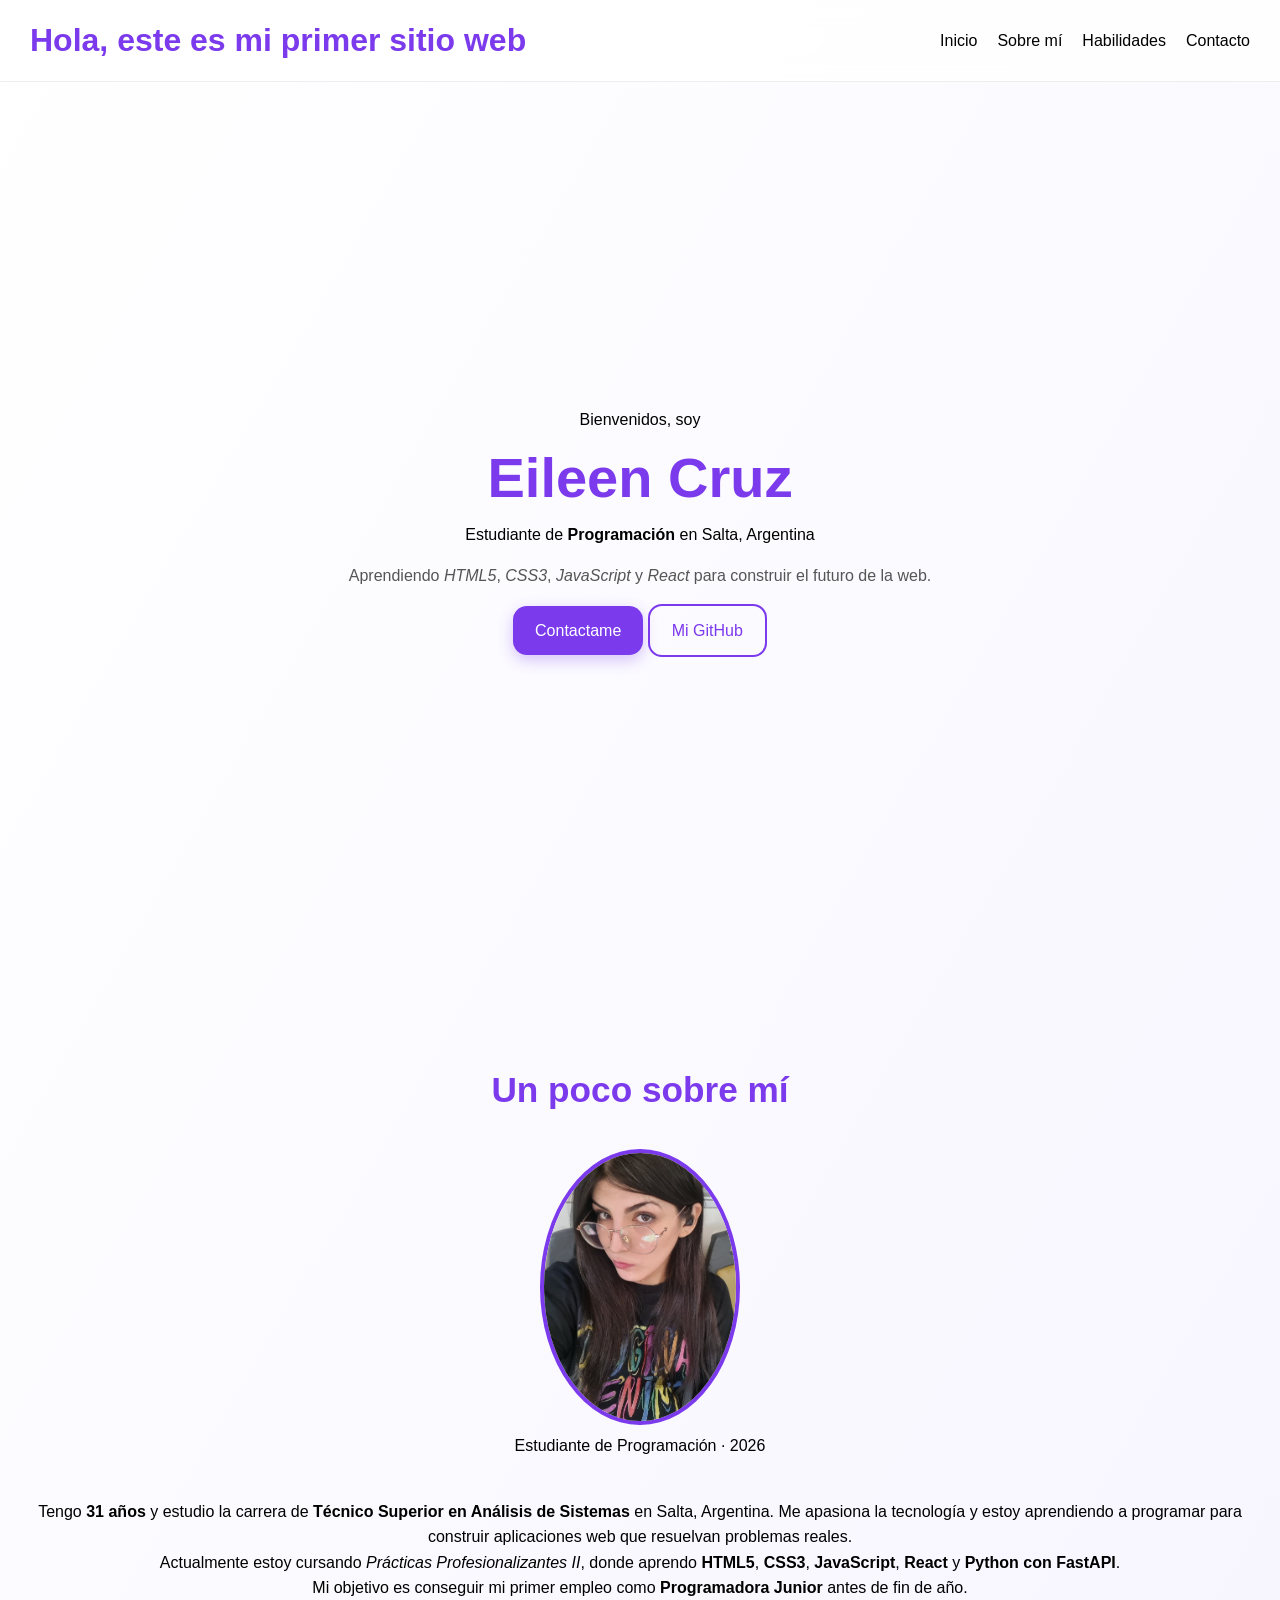
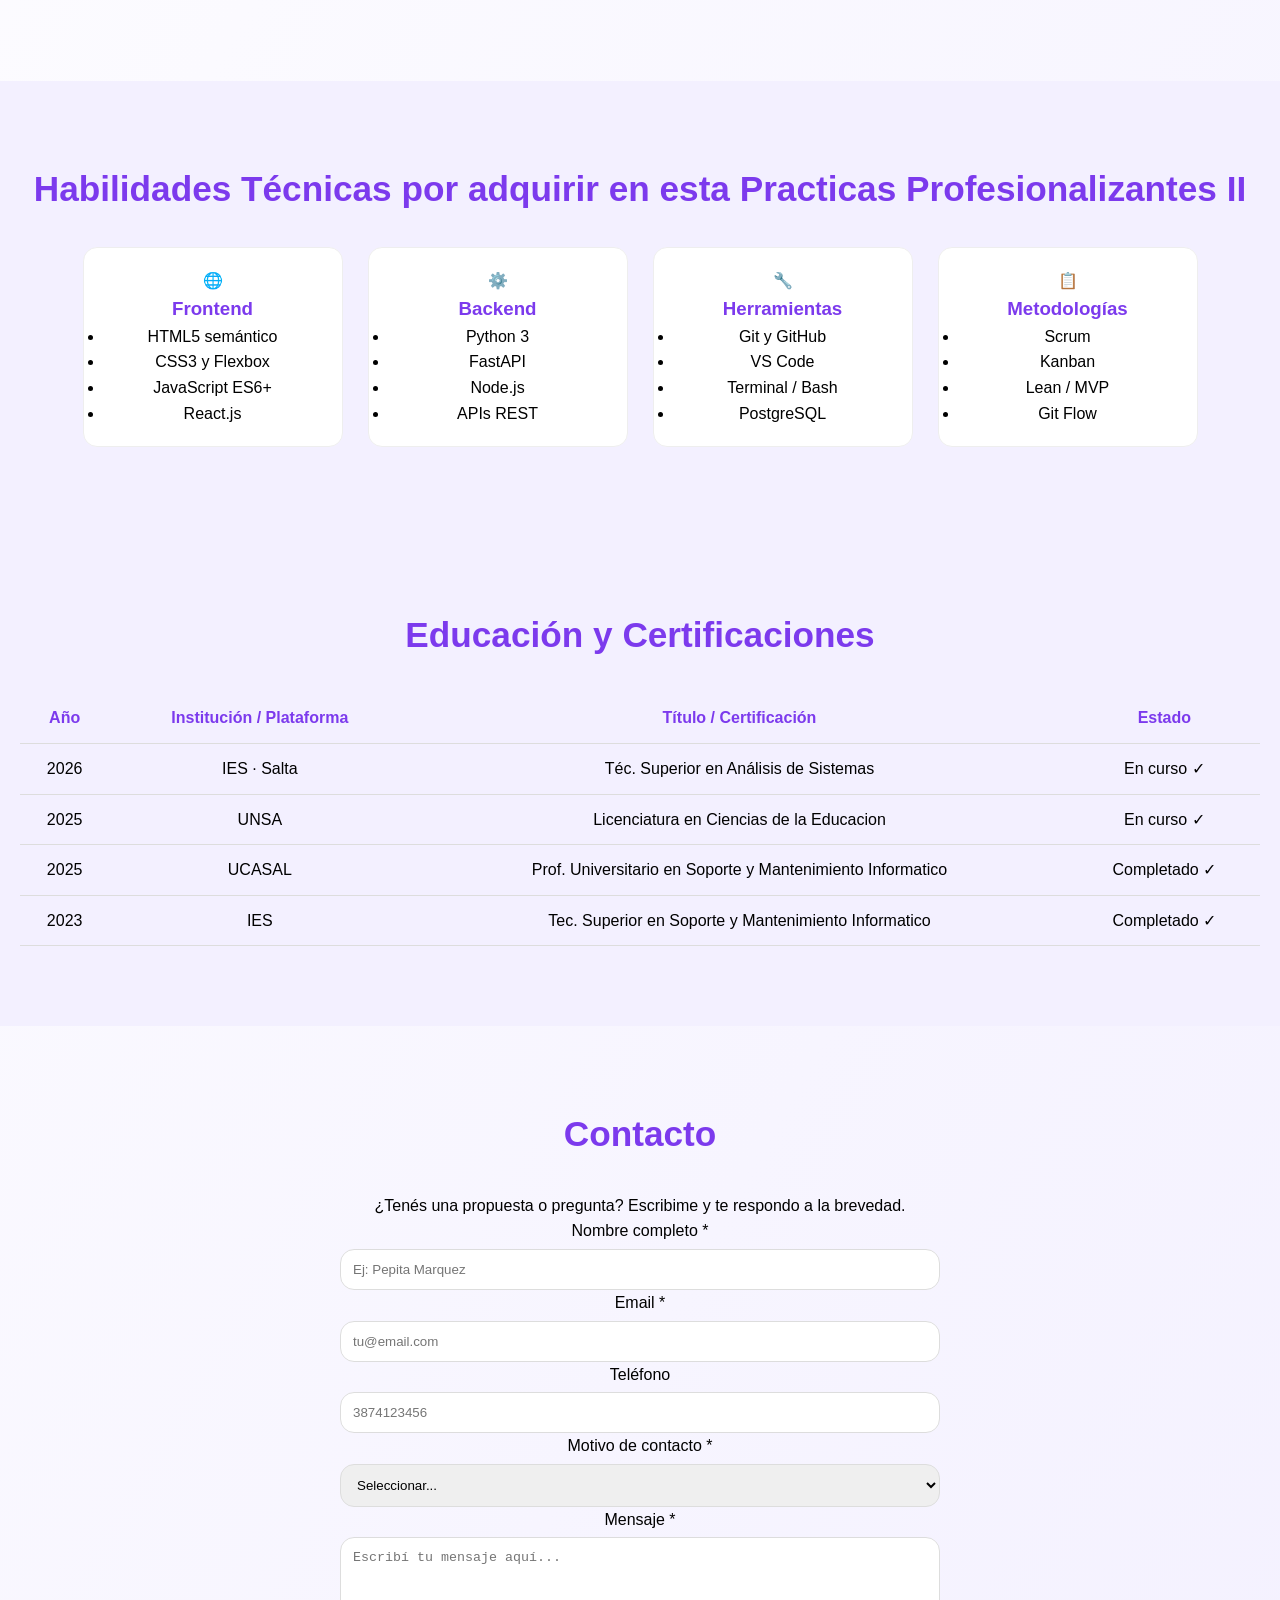
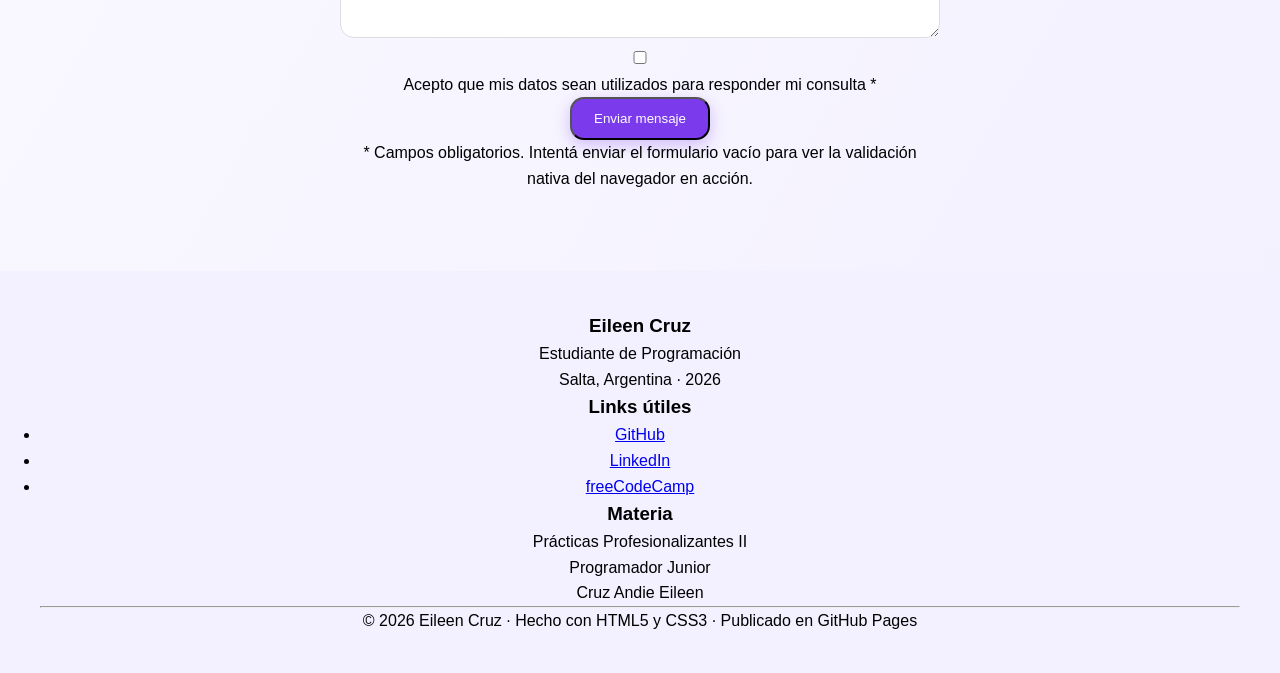
==== index.html @ b0666bd4 "Add files via upload" ====
<!DOCTYPE html>
<html lang="es">
<head>

    <meta charset="UTF-8">

    <meta name="viewport" content="width=device-width, initial-scale=1.0">

    <title>Eileen Cruz - Estudiante de Programacion</title>

    <link rel="stylesheet" href="style.css">

</head>

<body>
  
    <header class="site-header">
        <h1 class="logo">
           Hola, este es mi primer sitio web
        </h1>

        <nav class="navbar">
            <a href="http://127.0.0.1:5500/index.html" class="nav-link">Inicio</a>
            <a href="#sobre-mi" class="nav-link">Sobre mí</a>
            <a href="#habilidades" class="nav-link">Habilidades</a>
            <a href="#contacto" class="nav-link">Contacto</a>
        </nav>
    </header>



    <main>


        <section id="inicio" class="hero">
            <div class="hero-content">
                <p class="hero-greeting">Bienvenidos, soy </p>
                <h2 class="hero-name">Eileen Cruz</h2>
                <p class="hero-role">
                    Estudiante de <strong>Programación</strong> en Salta, Argentina
                </p>
                <p class="hero-description">
                    Aprendiendo <em>HTML5</em>, <em>CSS3</em>, <em>JavaScript</em> y <em>React</em>
                    para construir el futuro de la web.
                </p>
                <a href="#contacto" class="btn btn-primary">Contactame</a>
                <a href="https://github.com/eileencross" target="_blank" class="btn btn-secondary">
                    Mi GitHub
                </a>
            </div>
        </section>



        <section id="sobre-mi" class="section">
            <h2 class="section-title">Un poco sobre mí</h2>

            <div class="about-container">
                <figure class="about-photo">
                    <img
                        src="image\WhatsApp Image 2026-01-06 at 15.46.06.jpeg"
                        alt="Foto de perfil de Eileen, estudiante de programación"
                        class="profile-img"
                    >
                    <figcaption>Estudiante de Programación · 2026</figcaption>
                </figure>

                <div class="about-text">
                    <p>
                        Tengo <strong>31 años</strong> y estudio la carrera de
                        <strong>Técnico Superior en Análisis de Sistemas</strong> en Salta, Argentina.
                        Me apasiona la tecnología y estoy aprendiendo a programar para
                        construir aplicaciones web que resuelvan problemas reales.
                    </p>
                    <p>
                        Actualmente estoy cursando <em>Prácticas Profesionalizantes II</em>,
                        donde aprendo <strong>HTML5</strong>, <strong>CSS3</strong>,
                        <strong>JavaScript</strong>, <strong>React</strong> y
                        <strong>Python con FastAPI</strong>.
                    </p>
                    <p>
                        Mi objetivo es conseguir mi primer empleo como
                        <strong>Programadora Junior</strong> antes de fin de año.
                    </p>
                </div>
            </div>
        </section>



        <section id="habilidades" class="section section-alt">
            <h2 class="section-title">Habilidades Técnicas por adquirir en esta Practicas Profesionalizantes II</h2>

            <div class="cards-container">

                <article class="card">
                    <div class="card-icon">🌐</div>
                    <h3 class="card-title">Frontend</h3>
                    <ul class="card-list">
                        <li>HTML5 semántico</li>
                        <li>CSS3 y Flexbox</li>
                        <li>JavaScript ES6+</li>
                        <li>React.js</li>
                    </ul>
                </article>

                <article class="card">
                    <div class="card-icon">⚙️</div>
                    <h3 class="card-title">Backend</h3>
                    <ul class="card-list">
                        <li>Python 3</li>
                        <li>FastAPI</li>
                        <li>Node.js</li>
                        <li>APIs REST</li>
                    </ul>
                </article>

                <article class="card">
                    <div class="card-icon">🔧</div>
                    <h3 class="card-title">Herramientas</h3>
                    <ul class="card-list">
                        <li>Git y GitHub</li>
                        <li>VS Code</li>
                        <li>Terminal / Bash</li>
                        <li>PostgreSQL</li>
                    </ul>
                </article>

                <article class="card">
                    <div class="card-icon">📋</div>
                    <h3 class="card-title">Metodologías</h3>
                    <ul class="card-list">
                        <li>Scrum</li>
                        <li>Kanban</li>
                        <li>Lean / MVP</li>
                        <li>Git Flow</li>
                    </ul>
                </article>
            </div>
        </section>



        <section class="section section-alt">
            <h2 class="section-title">Educación y Certificaciones</h2>

            <div class="table-container">
                <table class="data-table">
                    <thead>
                        <tr>
                            <th>Año</th>
                            <th>Institución / Plataforma</th>
                            <th>Título / Certificación</th>
                            <th>Estado</th>
                        </tr>
                    </thead>
                    <tbody>
                        <tr>
                            <td>2026</td>
                            <td>IES · Salta</td>
                            <td>Téc. Superior en Análisis de Sistemas</td>
                            <td><span class="badge badge-progress">En curso ✓</span></td>
                        </tr>
                        <tr>
                            <td>2025</td>
                            <td>UNSA</td>
                            <td>Licenciatura en Ciencias de la Educacion</td>
                            <td><span class="badge badge-done">En curso ✓</span></td>
                        </tr>
                        <tr>
                            <td>2025</td>
                            <td>UCASAL</td>
                            <td>Prof. Universitario en Soporte y Mantenimiento Informatico</td>
                            <td><span class="badge badge-done">Completado ✓</span></td>
                        </tr>
                        <tr>
                            <td>2023</td>
                            <td>IES</td>
                            <td>Tec. Superior en Soporte y Mantenimiento Informatico</td>
                            <td><span class="badge badge-pending">Completado ✓</span></td>
                        </tr>
                    </tbody>
                </table>
            </div>
        </section>


        <section id="contacto" class="section">
            <h2 class="section-title">Contacto</h2>
            <p class="section-subtitle">
                ¿Tenés una propuesta o pregunta? Escribime y te respondo a la brevedad.
            </p>


            <form action="#" method="POST" class="contact-form">


                <div class="form-group">
                    <label for="nombre">Nombre completo *</label>
                    <input
                        type="text"
                        id="nombre"
                        name="nombre"
                        placeholder="Ej: Pepita Marquez"
                        required
                        minlength="3"
                        maxlength="50"
                    >
                </div>

                <div class="form-group">
                    <label for="email">Email *</label>
                    <input
                        type="email"
                        id="email"
                        name="email"
                        placeholder="tu@email.com"
                        required
                    >
                </div>

                <div class="form-row">
                    <div class="form-group">
                        <label for="telefono">Teléfono</label>
                        <input
                            type="tel"
                            id="telefono"
                            name="telefono"
                            placeholder="3874123456"
                            pattern="[0-9]{10}"
                        >
                    </div>

                    <div class="form-group">
                        <label for="motivo">Motivo de contacto *</label>
                        <select id="motivo" name="motivo" required>
                            <option value="">Seleccionar...</option>
                            <option value="consulta">Consulta general</option>
                            <option value="propuesta">Propuesta laboral</option>
                            <option value="proyecto">Proyecto freelance</option>
                            <option value="otro">Otro</option>
                        </select>
                    </div>
                </div>

                <div class="form-group">
                    <label for="mensaje">Mensaje *</label>
                    <textarea
                        id="mensaje"
                        name="mensaje"
                        rows="5"
                        placeholder="Escribí tu mensaje aquí..."
                        required
                        minlength="10"
                    ></textarea>
                </div>

                <div class="form-group">
                    <label class="checkbox-label">
                        <input type="checkbox" name="acepto" required>
                        Acepto que mis datos sean utilizados para responder mi consulta *
                    </label>
                </div>

                <button type="submit" class="btn btn-primary btn-full">
                    Enviar mensaje
                </button>

                <p class="form-note">
                    * Campos obligatorios. Intentá enviar el formulario vacío para ver
                    la validación nativa del navegador en acción.
                </p>
            </form>
        </section>

    </main>


    <footer class="site-footer">
        <div class="footer-content">
            <div class="footer-section">
                <h3>Eileen Cruz</h3>
                <p>Estudiante de Programación</p>
                <p>Salta, Argentina · 2026</p>
            </div>

            <div class="footer-section">
                <h3>Links útiles</h3>
                <ul class="footer-links">
                    <li><a href="https://github.com/eileencross" target="_blank">GitHub</a></li>
                    <li><a href="https://www.linkedin.com/in/andie-eileen-cruz-597819376" target="_blank">LinkedIn</a></li>
                    <li><a href="https://www.freecodecamp.org/espanol/eileencross" target="_blank">freeCodeCamp</a></li>
                </ul>
            </div>

            <div class="footer-section">
                <h3>Materia</h3>
                <p>Prácticas Profesionalizantes II</p>
                <p>Programador Junior</p>
                <p>Cruz Andie Eileen</p>
            </div>
        </div>

        <hr class="footer-divider">

        <p class="footer-copyright">
            &copy; 2026 Eileen Cruz · Hecho con HTML5 y CSS3 · Publicado en GitHub Pages
        </p>
    </footer>

</body>
</html>
---- style.css ----
/* RESET */
* {
    margin: 0;
    padding: 0;
    box-sizing: border-box;
}

/* VARIABLES */
:root {
    --bg: #ffffff;
    --bg-alt: #f3f0ff;
    --primary: #7c3aed;   /* morado principal */
    --secondary: #a78bfa; /* morado claro */
    --text: #000000;
    --muted: #555;
    --glass: rgba(124, 58, 237, 0.08);
    --radius: 14px;
}

/* BASE */
body {
    font-family: 'Inter', sans-serif;
    background: linear-gradient(120deg, #ffffff, #f3f0ff);
    color: var(--text);
    line-height: 1.6;
    scroll-behavior: smooth;
}

/* HEADER */
.site-header {
    display: flex;
    justify-content: space-between;
    align-items: center;
    padding: 15px 30px;
    position: sticky;
    top: 0;
    background: rgba(255,255,255,0.8);
    backdrop-filter: blur(10px);
    border-bottom: 1px solid #eee;
    z-index: 1000;
}

/* LOGO */
.logo {
    color: var(--primary);
    font-weight: bold;
}

/* NAV */
.navbar {
    display: flex;
    gap: 20px;
}

.nav-link {
    text-decoration: none;
    color: var(--text);
    position: relative;
}

/* EFECTO SUBRAYADO */
.nav-link::after {
    content: "";
    position: absolute;
    width: 0%;
    height: 2px;
    bottom: -4px;
    left: 0;
    background: var(--primary);
    transition: 0.3s;
}

.nav-link:hover::after {
    width: 100%;
}

/* HERO */
.hero {
    min-height: 100vh;
    display: flex;
    align-items: center;
    justify-content: center;
    padding: 40px;
    text-align: center;
    animation: fadeUp 1s ease;
}

.hero-name {
    font-size: 3.5rem;
    color: var(--primary);
}

.hero-description {
    max-width: 600px;
    margin: 15px auto;
    color: var(--muted);
}

/* BOTONES */
.btn {
    padding: 12px 22px;
    border-radius: var(--radius);
    text-decoration: none;
    transition: 0.3s;
    display: inline-block;
}

.btn-primary {
    background: var(--primary);
    color: white;
    box-shadow: 0 5px 15px rgba(124,58,237,0.3);
}

.btn-primary:hover {
    transform: translateY(-3px);
    background: #6d28d9;
}

.btn-secondary {
    border: 2px solid var(--primary);
    color: var(--primary);
}

.btn-secondary:hover {
    background: var(--primary);
    color: white;
}


.section {
    padding: 80px 20px;
    text-align: center;
}

.section-alt {
    background: var(--bg-alt);
}

.section-title {
    font-size: 2.2rem;
    margin-bottom: 30px;
    color: var(--primary);
}

.section,
.card {
    animation: fadeUp 0.8s ease both;
}

@keyframes fadeUp {
    from {
        opacity: 0;
        transform: translateY(40px);
    }
    to {
        opacity: 1;
        transform: translateY(0);
    }
}


.about-container {
    display: flex;
    flex-wrap: wrap;
    gap: 40px;
    justify-content: center;
}

.profile-img {
    width: 200px;
    border-radius: 50%;
    border: 4px solid var(--primary);
}

.cards-container {
    display: flex;
    flex-wrap: wrap;
    gap: 25px;
    justify-content: center;
}

.card {
    background: white;
    border-radius: var(--radius);
    padding: 20px;
    width: 260px;
    transition: 0.3s;
    border: 1px solid #eee;
}

.card:hover {
    transform: translateY(-8px);
    box-shadow: 0 15px 30px rgba(0,0,0,0.1);
}

.card-title {
    color: var(--primary);
}

.card-project img {
    width: 100%;
    border-radius: var(--radius);
}

.tag {
    background: #ede9fe;
    color: #5b21b6;
    padding: 5px 10px;
    border-radius: 20px;
    font-size: 0.75rem;
}

/* TABLA */
.data-table {
    width: 100%;
    border-collapse: collapse;
}

.data-table th {
    color: var(--primary);
}

.data-table td,
.data-table th {
    padding: 12px;
    border-bottom: 1px solid #ddd;
}

.contact-form {
    max-width: 600px;
    margin: auto;
}

input, select, textarea {
    width: 100%;
    padding: 12px;
    border-radius: var(--radius);
    border: 1px solid #ddd;
    margin-top: 5px;
}

input:focus, textarea:focus {
    outline: none;
    border: 2px solid var(--primary);
}

.site-footer {
    padding: 40px;
    text-align: center;
    background: #f3f0ff;
}

#menu-toggle {
    display: none;
}

.menu-icon {
    display: none;
    font-size: 1.8rem;
    cursor: pointer;
}

@media (max-width: 768px) {

    .menu-icon {
        display: block;
    }

    .nav-menu {
        position: absolute;
        top: 70px;
        right: 0;
        background: white;
        flex-direction: column;
        width: 200px;
        padding: 20px;
        display: none;
        border: 1px solid #ddd;
    }

    #menu-toggle:checked + .menu-icon + .nav-menu {
        display: flex;
    }

    .hero-name {
        font-size: 2.2rem;
    }

    .about-container {
        flex-direction: column;
    }
}
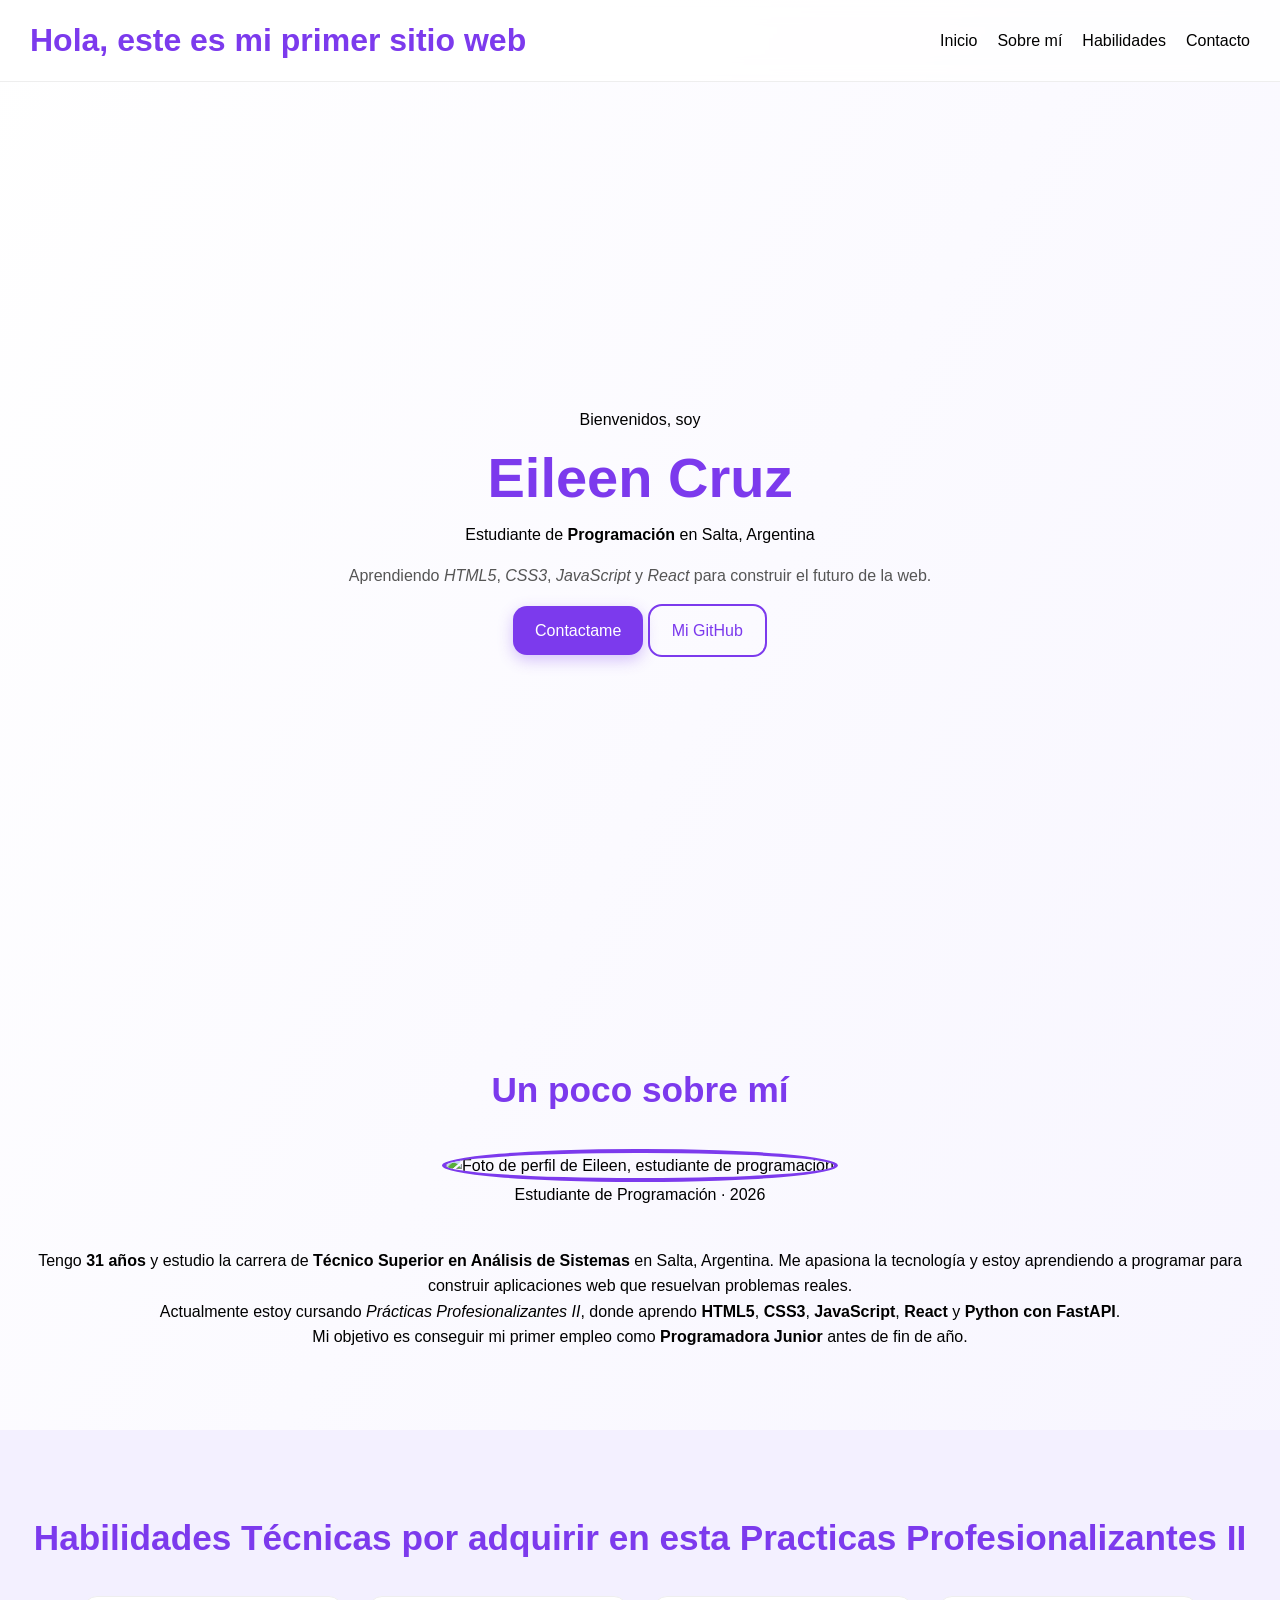
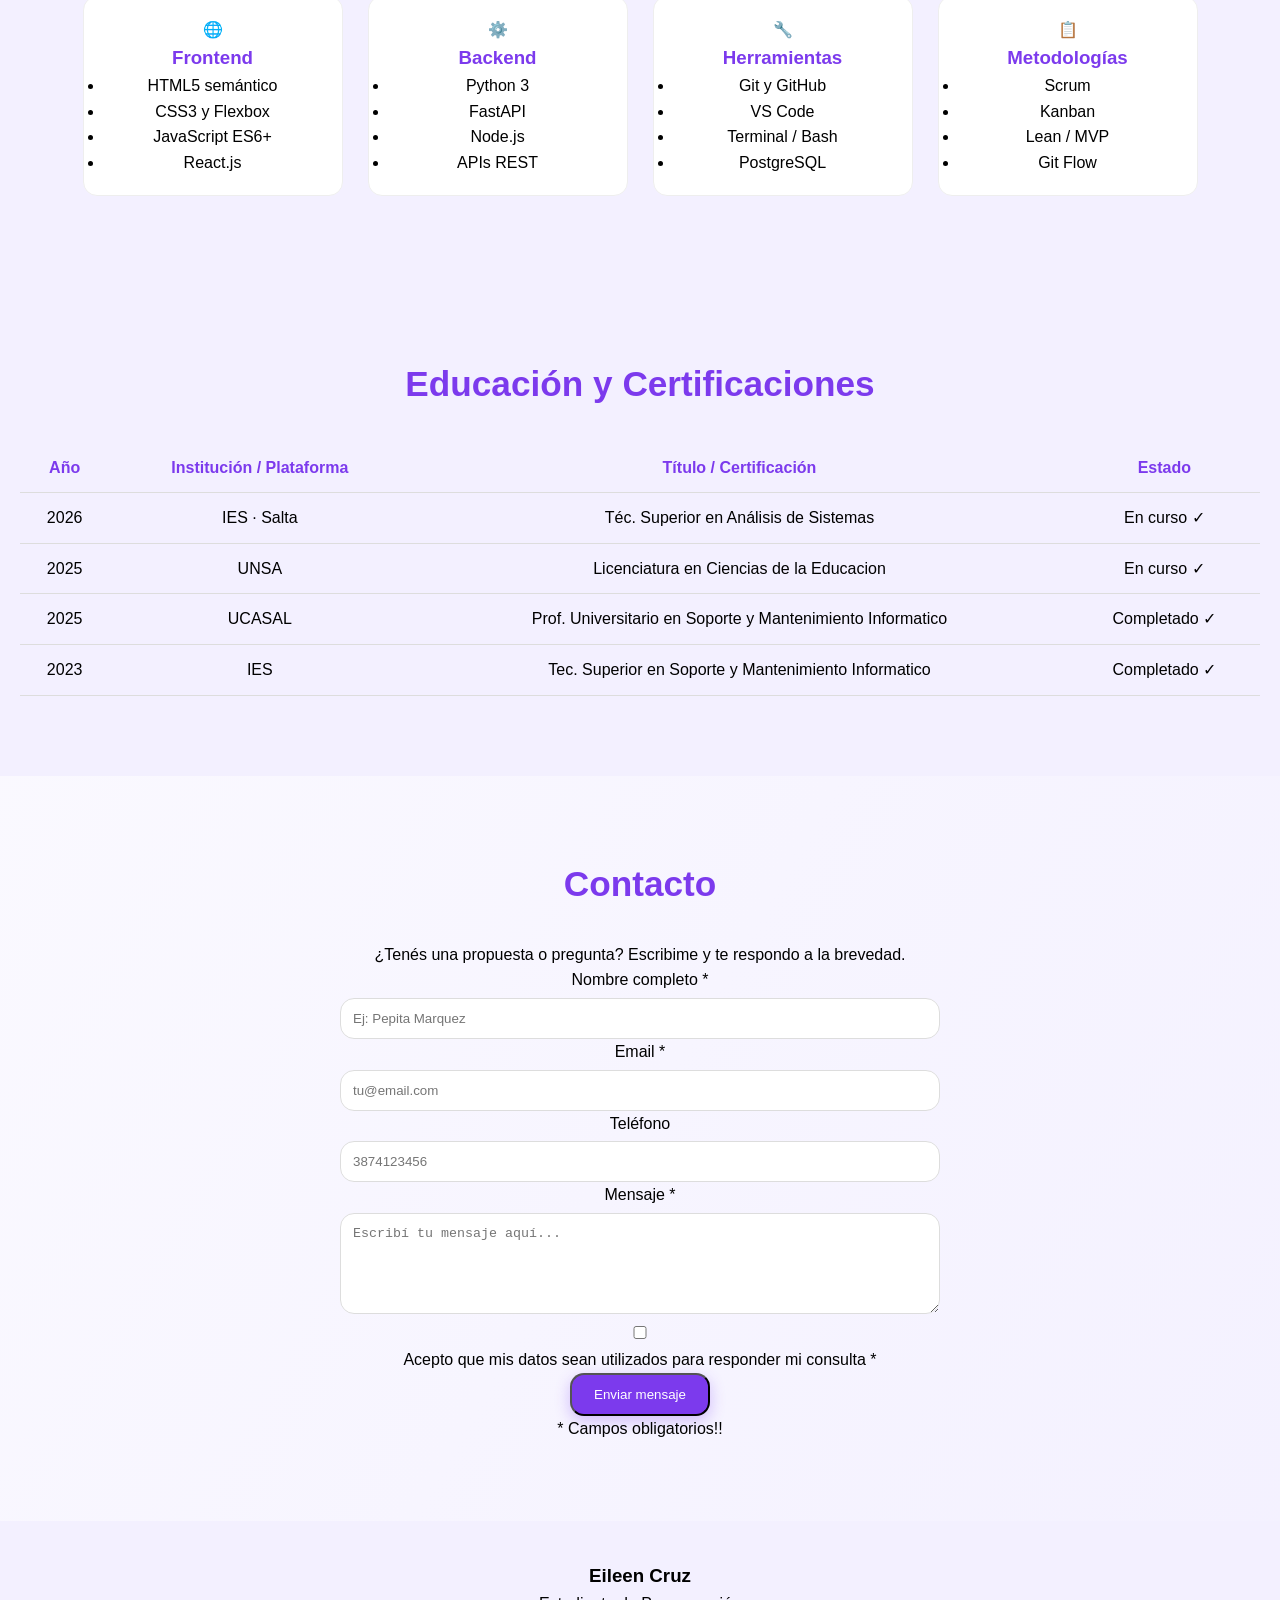
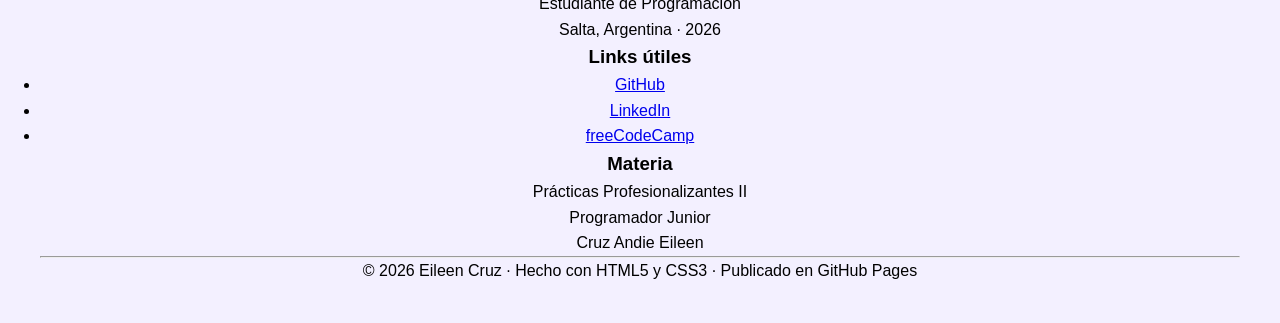
==== commit e7cf47dd: "Formulario modificado" ====
--- a/index.html
+++ b/index.html
@@ -58,7 +58,7 @@
             <div class="about-container">
                 <figure class="about-photo">
                     <img
-                        src="image\WhatsApp Image 2026-01-06 at 15.46.06.jpeg"
+                        src="D:\TP1-mi-sitio\image\image-perfil.jpeg"
                         alt="Foto de perfil de Eileen, estudiante de programación"
                         class="profile-img"
                     >
@@ -231,18 +231,7 @@
                         >
                     </div>
 
-                    <div class="form-group">
-                        <label for="motivo">Motivo de contacto *</label>
-                        <select id="motivo" name="motivo" required>
-                            <option value="">Seleccionar...</option>
-                            <option value="consulta">Consulta general</option>
-                            <option value="propuesta">Propuesta laboral</option>
-                            <option value="proyecto">Proyecto freelance</option>
-                            <option value="otro">Otro</option>
-                        </select>
-                    </div>
-                </div>
-
+ 
                 <div class="form-group">
                     <label for="mensaje">Mensaje *</label>
                     <textarea
@@ -267,8 +256,7 @@
                 </button>
 
                 <p class="form-note">
-                    * Campos obligatorios. Intentá enviar el formulario vacío para ver
-                    la validación nativa del navegador en acción.
+                    * Campos obligatorios!!
                 </p>
             </form>
         </section>
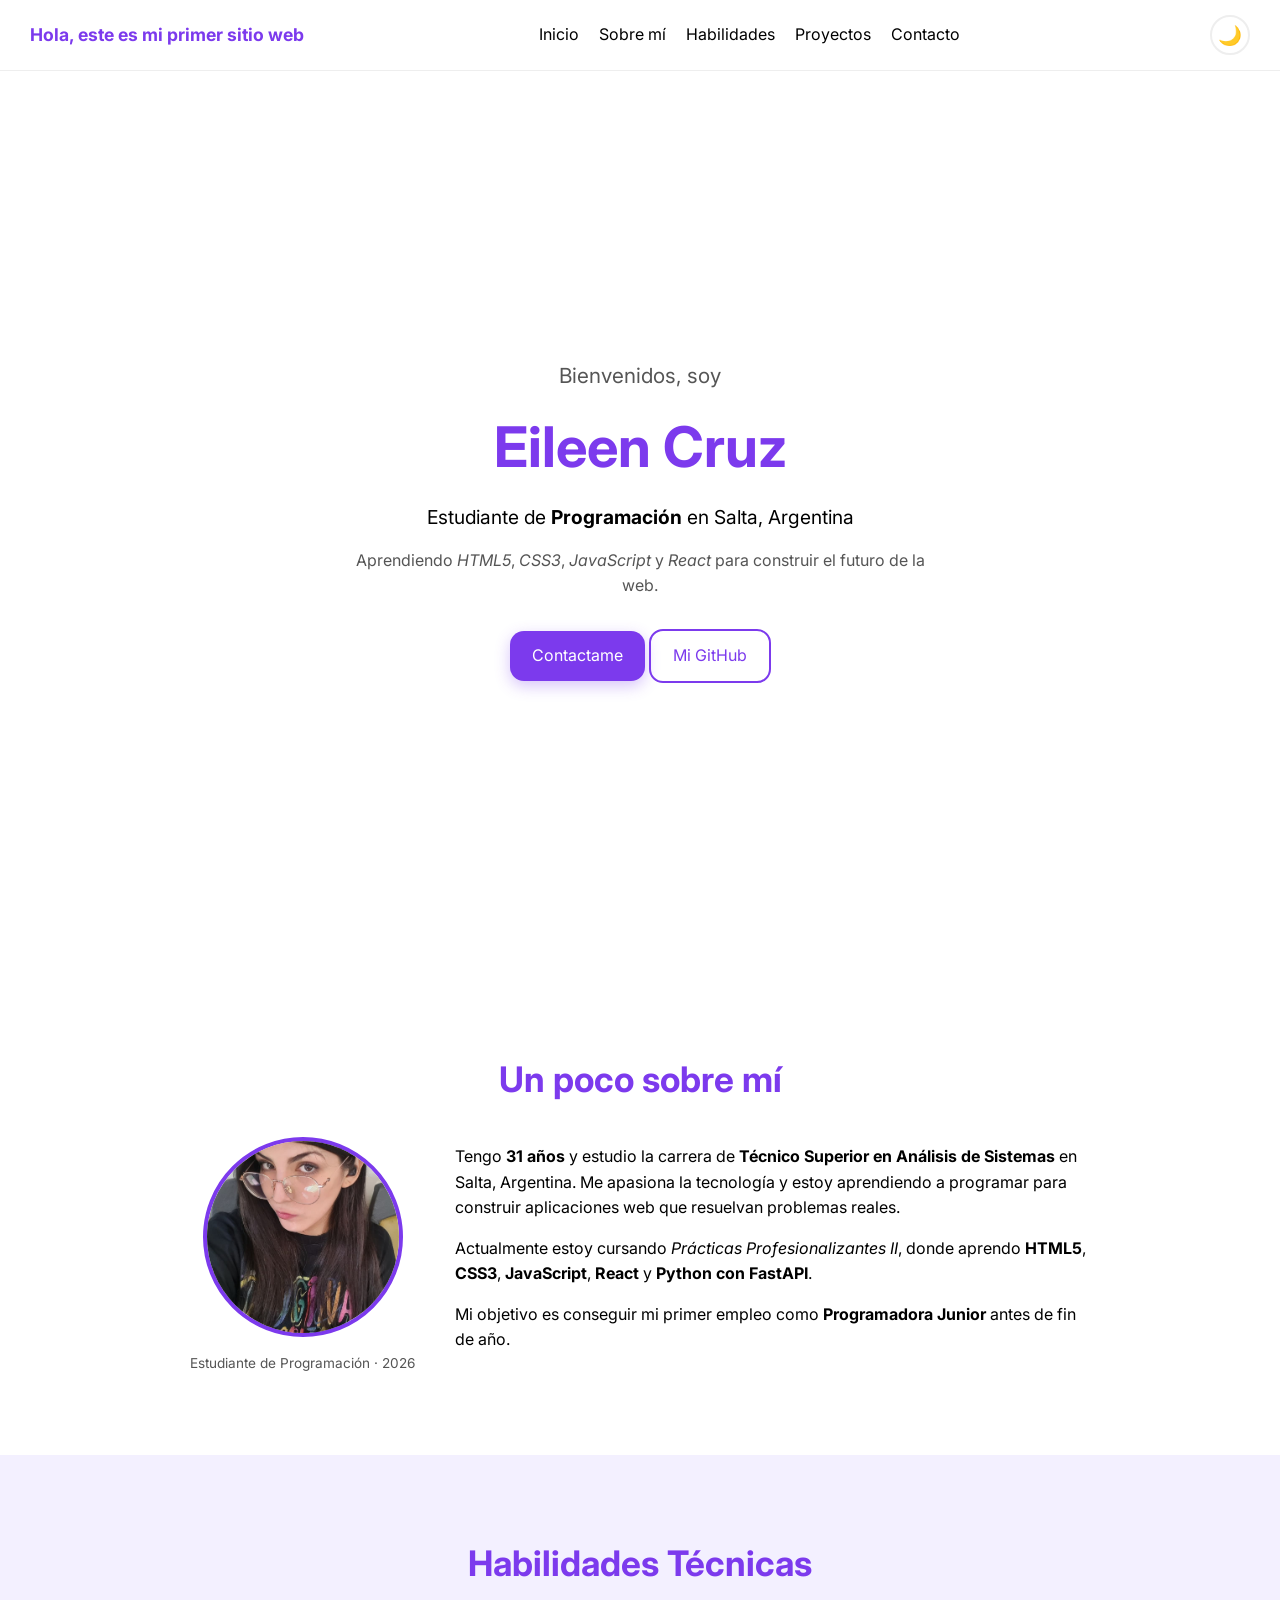
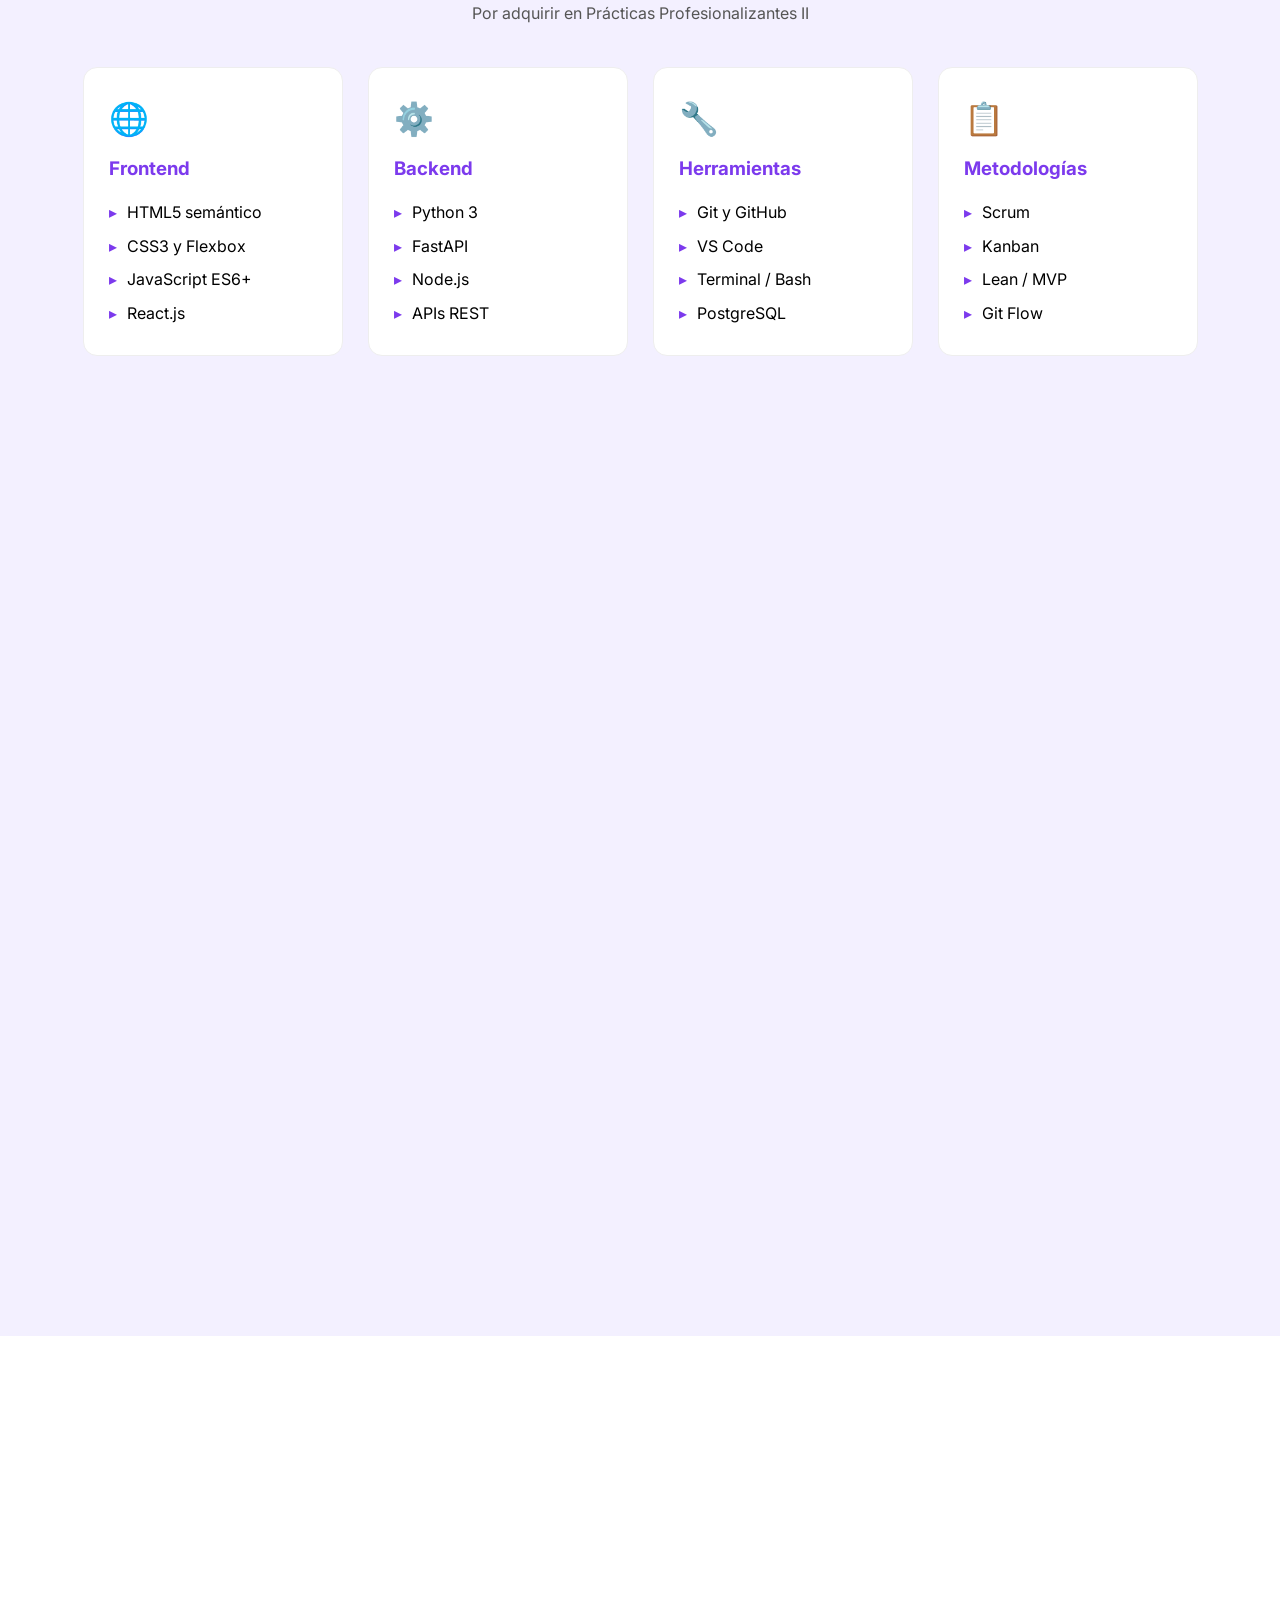
==== commit 35d3cb9f: "refactor: reestructurar proyecto con arquitectura modular de componentes - Separar HTML en component" ====
--- a/index.html
+++ b/index.html
@@ -1,300 +1,41 @@
-<!DOCTYPE html>
-<html lang="es">
-<head>
-
-    <meta charset="UTF-8">
-
-    <meta name="viewport" content="width=device-width, initial-scale=1.0">
-
-    <title>Eileen Cruz - Estudiante de Programacion</title>
-
-    <link rel="stylesheet" href="style.css">
-
-</head>
-
-<body>
-  
-    <header class="site-header">
-        <h1 class="logo">
-           Hola, este es mi primer sitio web
-        </h1>
-
-        <nav class="navbar">
-            <a href="http://127.0.0.1:5500/index.html" class="nav-link">Inicio</a>
-            <a href="#sobre-mi" class="nav-link">Sobre mí</a>
-            <a href="#habilidades" class="nav-link">Habilidades</a>
-            <a href="#contacto" class="nav-link">Contacto</a>
-        </nav>
-    </header>
-
-
-
-    <main>
-
-
-        <section id="inicio" class="hero">
-            <div class="hero-content">
-                <p class="hero-greeting">Bienvenidos, soy </p>
-                <h2 class="hero-name">Eileen Cruz</h2>
-                <p class="hero-role">
-                    Estudiante de <strong>Programación</strong> en Salta, Argentina
-                </p>
-                <p class="hero-description">
-                    Aprendiendo <em>HTML5</em>, <em>CSS3</em>, <em>JavaScript</em> y <em>React</em>
-                    para construir el futuro de la web.
-                </p>
-                <a href="#contacto" class="btn btn-primary">Contactame</a>
-                <a href="https://github.com/eileencross" target="_blank" class="btn btn-secondary">
-                    Mi GitHub
-                </a>
-            </div>
-        </section>
-
-
-
-        <section id="sobre-mi" class="section">
-            <h2 class="section-title">Un poco sobre mí</h2>
-
-            <div class="about-container">
-                <figure class="about-photo">
-                    <img
-                        src="D:\TP1-mi-sitio\image\image-perfil.jpeg"
-                        alt="Foto de perfil de Eileen, estudiante de programación"
-                        class="profile-img"
-                    >
-                    <figcaption>Estudiante de Programación · 2026</figcaption>
-                </figure>
-
-                <div class="about-text">
-                    <p>
-                        Tengo <strong>31 años</strong> y estudio la carrera de
-                        <strong>Técnico Superior en Análisis de Sistemas</strong> en Salta, Argentina.
-                        Me apasiona la tecnología y estoy aprendiendo a programar para
-                        construir aplicaciones web que resuelvan problemas reales.
-                    </p>
-                    <p>
-                        Actualmente estoy cursando <em>Prácticas Profesionalizantes II</em>,
-                        donde aprendo <strong>HTML5</strong>, <strong>CSS3</strong>,
-                        <strong>JavaScript</strong>, <strong>React</strong> y
-                        <strong>Python con FastAPI</strong>.
-                    </p>
-                    <p>
-                        Mi objetivo es conseguir mi primer empleo como
-                        <strong>Programadora Junior</strong> antes de fin de año.
-                    </p>
-                </div>
-            </div>
-        </section>
-
-
-
-        <section id="habilidades" class="section section-alt">
-            <h2 class="section-title">Habilidades Técnicas por adquirir en esta Practicas Profesionalizantes II</h2>
-
-            <div class="cards-container">
-
-                <article class="card">
-                    <div class="card-icon">🌐</div>
-                    <h3 class="card-title">Frontend</h3>
-                    <ul class="card-list">
-                        <li>HTML5 semántico</li>
-                        <li>CSS3 y Flexbox</li>
-                        <li>JavaScript ES6+</li>
-                        <li>React.js</li>
-                    </ul>
-                </article>
-
-                <article class="card">
-                    <div class="card-icon">⚙️</div>
-                    <h3 class="card-title">Backend</h3>
-                    <ul class="card-list">
-                        <li>Python 3</li>
-                        <li>FastAPI</li>
-                        <li>Node.js</li>
-                        <li>APIs REST</li>
-                    </ul>
-                </article>
-
-                <article class="card">
-                    <div class="card-icon">🔧</div>
-                    <h3 class="card-title">Herramientas</h3>
-                    <ul class="card-list">
-                        <li>Git y GitHub</li>
-                        <li>VS Code</li>
-                        <li>Terminal / Bash</li>
-                        <li>PostgreSQL</li>
-                    </ul>
-                </article>
-
-                <article class="card">
-                    <div class="card-icon">📋</div>
-                    <h3 class="card-title">Metodologías</h3>
-                    <ul class="card-list">
-                        <li>Scrum</li>
-                        <li>Kanban</li>
-                        <li>Lean / MVP</li>
-                        <li>Git Flow</li>
-                    </ul>
-                </article>
-            </div>
-        </section>
-
-
-
-        <section class="section section-alt">
-            <h2 class="section-title">Educación y Certificaciones</h2>
-
-            <div class="table-container">
-                <table class="data-table">
-                    <thead>
-                        <tr>
-                            <th>Año</th>
-                            <th>Institución / Plataforma</th>
-                            <th>Título / Certificación</th>
-                            <th>Estado</th>
-                        </tr>
-                    </thead>
-                    <tbody>
-                        <tr>
-                            <td>2026</td>
-                            <td>IES · Salta</td>
-                            <td>Téc. Superior en Análisis de Sistemas</td>
-                            <td><span class="badge badge-progress">En curso ✓</span></td>
-                        </tr>
-                        <tr>
-                            <td>2025</td>
-                            <td>UNSA</td>
-                            <td>Licenciatura en Ciencias de la Educacion</td>
-                            <td><span class="badge badge-done">En curso ✓</span></td>
-                        </tr>
-                        <tr>
-                            <td>2025</td>
-                            <td>UCASAL</td>
-                            <td>Prof. Universitario en Soporte y Mantenimiento Informatico</td>
-                            <td><span class="badge badge-done">Completado ✓</span></td>
-                        </tr>
-                        <tr>
-                            <td>2023</td>
-                            <td>IES</td>
-                            <td>Tec. Superior en Soporte y Mantenimiento Informatico</td>
-                            <td><span class="badge badge-pending">Completado ✓</span></td>
-                        </tr>
-                    </tbody>
-                </table>
-            </div>
-        </section>
-
-
-        <section id="contacto" class="section">
-            <h2 class="section-title">Contacto</h2>
-            <p class="section-subtitle">
-                ¿Tenés una propuesta o pregunta? Escribime y te respondo a la brevedad.
-            </p>
-
-
-            <form action="#" method="POST" class="contact-form">
-
-
-                <div class="form-group">
-                    <label for="nombre">Nombre completo *</label>
-                    <input
-                        type="text"
-                        id="nombre"
-                        name="nombre"
-                        placeholder="Ej: Pepita Marquez"
-                        required
-                        minlength="3"
-                        maxlength="50"
-                    >
-                </div>
-
-                <div class="form-group">
-                    <label for="email">Email *</label>
-                    <input
-                        type="email"
-                        id="email"
-                        name="email"
-                        placeholder="tu@email.com"
-                        required
-                    >
-                </div>
-
-                <div class="form-row">
-                    <div class="form-group">
-                        <label for="telefono">Teléfono</label>
-                        <input
-                            type="tel"
-                            id="telefono"
-                            name="telefono"
-                            placeholder="3874123456"
-                            pattern="[0-9]{10}"
-                        >
-                    </div>
-
- 
-                <div class="form-group">
-                    <label for="mensaje">Mensaje *</label>
-                    <textarea
-                        id="mensaje"
-                        name="mensaje"
-                        rows="5"
-                        placeholder="Escribí tu mensaje aquí..."
-                        required
-                        minlength="10"
-                    ></textarea>
-                </div>
-
-                <div class="form-group">
-                    <label class="checkbox-label">
-                        <input type="checkbox" name="acepto" required>
-                        Acepto que mis datos sean utilizados para responder mi consulta *
-                    </label>
-                </div>
-
-                <button type="submit" class="btn btn-primary btn-full">
-                    Enviar mensaje
-                </button>
-
-                <p class="form-note">
-                    * Campos obligatorios!!
-                </p>
-            </form>
-        </section>
-
-    </main>
-
-
-    <footer class="site-footer">
-        <div class="footer-content">
-            <div class="footer-section">
-                <h3>Eileen Cruz</h3>
-                <p>Estudiante de Programación</p>
-                <p>Salta, Argentina · 2026</p>
-            </div>
-
-            <div class="footer-section">
-                <h3>Links útiles</h3>
-                <ul class="footer-links">
-                    <li><a href="https://github.com/eileencross" target="_blank">GitHub</a></li>
-                    <li><a href="https://www.linkedin.com/in/andie-eileen-cruz-597819376" target="_blank">LinkedIn</a></li>
-                    <li><a href="https://www.freecodecamp.org/espanol/eileencross" target="_blank">freeCodeCamp</a></li>
-                </ul>
-            </div>
-
-            <div class="footer-section">
-                <h3>Materia</h3>
-                <p>Prácticas Profesionalizantes II</p>
-                <p>Programador Junior</p>
-                <p>Cruz Andie Eileen</p>
-            </div>
-        </div>
-
-        <hr class="footer-divider">
-
-        <p class="footer-copyright">
-            &copy; 2026 Eileen Cruz · Hecho con HTML5 y CSS3 · Publicado en GitHub Pages
-        </p>
-    </footer>
-
-</body>
-</html>+<!DOCTYPE html>
+<html lang="es">
+<head>
+  <meta charset="UTF-8">
+  <meta name="viewport" content="width=device-width, initial-scale=1.0">
+  <meta name="description" content="Portfolio de Eileen Cruz - Estudiante de Programación en Salta, Argentina. HTML5, CSS3, JavaScript, React y Python.">
+  <meta property="og:title" content="Eileen Cruz - Estudiante de Programación">
+  <meta property="og:description" content="Portfolio personal - Prácticas Profesionalizantes II">
+  <meta property="og:type" content="website">
+  <title>Eileen Cruz - Estudiante de Programación</title>
+  <link rel="preconnect" href="https://fonts.googleapis.com">
+  <link rel="preconnect" href="https://fonts.gstatic.com" crossorigin>
+  <link rel="dns-prefetch" href="https://fonts.googleapis.com">
+  <link rel="dns-prefetch" href="https://fonts.gstatic.com">
+  <link rel="icon" type="image/svg+xml" href="data:image/svg+xml,<svg xmlns='http://www.w3.org/2000/svg' viewBox='0 0 100 100'><text y='.9em' font-size='90'>💜</text></svg>">
+  <link rel="preload" as="style" href="css/style.css">
+  <link rel="preload" as="style" href="css/components.css">
+  <link rel="stylesheet" href="css/style.css">
+  <link rel="stylesheet" href="css/components.css">
+  <link rel="stylesheet" href="https://fonts.googleapis.com/css2?family=Inter:wght@400;500;600;700&display=swap">
+</head>
+<body>
+
+  <a href="#main-content" class="skip-link">Saltar al contenido principal</a>
+
+  <div data-include="nav"></div>
+
+  <main id="main-content" role="main">
+    <div data-include="hero"></div>
+    <div data-include="about"></div>
+    <div data-include="skills"></div>
+    <div data-include="education"></div>
+    <div data-include="projects"></div>
+  </main>
+
+  <div data-include="footer"></div>
+
+  <script src="js/include.js" defer></script>
+  <script src="js/main.js" defer></script>
+</body>
+</html>
--- a/css/style.css
+++ b/css/style.css
@@ -0,0 +1,186 @@
+/* RESET */
+* {
+  margin: 0;
+  padding: 0;
+  box-sizing: border-box;
+}
+
+/* VARIABLES */
+:root {
+  --bg: #ffffff;
+  --bg-alt: #f3f0ff;
+  --primary: #7c3aed;
+  --primary-hover: #6d28d9;
+  --secondary: #a78bfa;
+  --text: #000000;
+  --muted: #555;
+  --glass: rgba(124, 58, 237, 0.08);
+  --radius: 14px;
+  --border: #eee;
+  --card-bg: #ffffff;
+  --navbar-bg: rgba(255, 255, 255, 0.8);
+  --shadow: rgba(0, 0, 0, 0.1);
+  --success-bg: #d1fae5;
+  --success-color: #065f46;
+  --error-color: #dc2626;
+  --focus-ring: 3px solid #7c3aed;
+}
+
+.dark-mode {
+  --bg: #0f0f1a;
+  --bg-alt: #1a1a2e;
+  --primary: #a78bfa;
+  --primary-hover: #8b5cf6;
+  --secondary: #7c3aed;
+  --text: #e4e4e7;
+  --muted: #a1a1aa;
+  --glass: rgba(167, 139, 250, 0.1);
+  --border: #2a2a3e;
+  --card-bg: #1a1a2e;
+  --navbar-bg: rgba(15, 15, 26, 0.9);
+  --shadow: rgba(0, 0, 0, 0.4);
+  --success-bg: #064e3b;
+  --success-color: #6ee7b7;
+  --error-color: #fca5a5;
+  --focus-ring: 3px solid #a78bfa;
+}
+
+/* BASE */
+html {
+  scroll-behavior: smooth;
+}
+
+body {
+  font-family: 'Inter', sans-serif;
+  background: var(--bg);
+  color: var(--text);
+  line-height: 1.6;
+  min-height: 100vh;
+  transition: background-color 0.3s, color 0.3s;
+}
+
+/* ANIMATIONS */
+@keyframes fadeUp {
+  from {
+    opacity: 0;
+    transform: translateY(40px);
+  }
+  to {
+    opacity: 1;
+    transform: translateY(0);
+  }
+}
+
+/* BTN */
+.btn {
+  padding: 12px 22px;
+  border-radius: var(--radius);
+  text-decoration: none;
+  display: inline-block;
+  border: none;
+  cursor: pointer;
+  font-size: 1rem;
+  transition: transform 0.3s, background 0.3s, color 0.3s, border-color 0.3s, box-shadow 0.3s;
+}
+
+.btn-primary {
+  background: var(--primary);
+  color: white;
+  box-shadow: 0 5px 15px rgba(124, 58, 237, 0.3);
+}
+
+.btn-primary:hover {
+  transform: translateY(-3px);
+  background: var(--primary-hover);
+}
+
+.btn-secondary {
+  border: 2px solid var(--primary);
+  color: var(--primary);
+  background: transparent;
+}
+
+.btn-secondary:hover {
+  background: var(--primary);
+  color: white;
+}
+
+.btn-full {
+  width: 100%;
+}
+
+/* FOCUS VISIBLE (accesibilidad) */
+:focus-visible {
+  outline: var(--focus-ring);
+  outline-offset: 2px;
+}
+
+/* SKIP LINK */
+.skip-link {
+  position: absolute;
+  top: -100px;
+  left: 8px;
+  background: var(--primary);
+  color: white;
+  padding: 8px 16px;
+  border-radius: 0 0 var(--radius) var(--radius);
+  z-index: 9999;
+  text-decoration: none;
+  font-size: 0.9rem;
+  transition: top 0.2s;
+}
+
+.skip-link:focus {
+  top: 0;
+}
+
+/* BADGES */
+.badge {
+  padding: 4px 10px;
+  border-radius: 20px;
+  font-size: 0.8rem;
+}
+
+.badge-progress {
+  background: #fef3c7;
+  color: #92400e;
+}
+
+.dark-mode .badge-progress {
+  background: #422006;
+  color: #fbbf24;
+}
+
+.badge-done {
+  background: #d1fae5;
+  color: #065f46;
+}
+
+.dark-mode .badge-done {
+  background: #064e3b;
+  color: #6ee7b7;
+}
+
+.badge-pending {
+  background: #e0e7ff;
+  color: #3730a3;
+}
+
+.dark-mode .badge-pending {
+  background: #1e1b4b;
+  color: #a5b4fc;
+}
+
+/* TAG */
+.tag {
+  background: #ede9fe;
+  color: #5b21b6;
+  padding: 5px 10px;
+  border-radius: 20px;
+  font-size: 0.75rem;
+}
+
+.dark-mode .tag {
+  background: #2e1065;
+  color: #c4b5fd;
+}
--- a/css/components.css
+++ b/css/components.css
@@ -0,0 +1,518 @@
+/* ==================== */
+/* HEADER / NAV         */
+/* ==================== */
+.site-header {
+  display: flex;
+  justify-content: space-between;
+  align-items: center;
+  padding: 15px 30px;
+  position: sticky;
+  top: 0;
+  background: var(--navbar-bg);
+  backdrop-filter: blur(10px);
+  border-bottom: 1px solid var(--border);
+  z-index: 1000;
+  transition: background-color 0.3s, border-color 0.3s;
+}
+
+.logo {
+  color: var(--primary);
+  font-weight: bold;
+  font-size: 1.1rem;
+}
+
+/* MENU TOGGLE (checkbox oculto) */
+.menu-toggle {
+  display: none;
+}
+
+.menu-icon {
+  display: none;
+  font-size: 1.8rem;
+  cursor: pointer;
+  user-select: none;
+}
+
+.navbar {
+  display: flex;
+  gap: 20px;
+}
+
+.nav-link {
+  text-decoration: none;
+  color: var(--text);
+  position: relative;
+  transition: color 0.3s;
+}
+
+.nav-link::after {
+  content: "";
+  position: absolute;
+  width: 0%;
+  height: 2px;
+  bottom: -4px;
+  left: 0;
+  background: var(--primary);
+  transition: 0.3s;
+}
+
+.nav-link:hover::after {
+  width: 100%;
+}
+
+.nav-link:hover {
+  color: var(--primary);
+}
+
+/* DARK MODE TOGGLE */
+.dark-toggle {
+  background: none;
+  border: 2px solid var(--border);
+  border-radius: 50%;
+  width: 40px;
+  height: 40px;
+  display: flex;
+  align-items: center;
+  justify-content: center;
+  cursor: pointer;
+  font-size: 1.2rem;
+  transition: 0.3s;
+  margin-left: 15px;
+  flex-shrink: 0;
+}
+
+.dark-toggle:hover {
+  border-color: var(--primary);
+  transform: scale(1.1);
+}
+
+.dark-toggle:focus-visible {
+  outline: var(--focus-ring);
+  outline-offset: 2px;
+}
+
+/* ==================== */
+/* SECTIONS             */
+/* ==================== */
+.section {
+  padding: 80px 20px;
+  text-align: center;
+  animation: fadeUp 0.8s ease both;
+  content-visibility: auto;
+  contain-intrinsic-size: 500px;
+}
+
+.section-alt {
+  background: var(--bg-alt);
+  transition: background-color 0.3s;
+}
+
+.section-title {
+  font-size: 2.2rem;
+  margin-bottom: 30px;
+  color: var(--primary);
+}
+
+.section-subtitle {
+  max-width: 600px;
+  margin: -20px auto 40px;
+  color: var(--muted);
+}
+
+/* ==================== */
+/* HERO                 */
+/* ==================== */
+.hero {
+  min-height: 100vh;
+  display: flex;
+  align-items: center;
+  justify-content: center;
+  padding: 40px;
+  text-align: center;
+  animation: fadeUp 1s ease;
+}
+
+.hero-content {
+  max-width: 700px;
+}
+
+.hero-greeting {
+  font-size: 1.3rem;
+  color: var(--muted);
+}
+
+.hero-name {
+  font-size: 3.5rem;
+  color: var(--primary);
+  margin: 10px 0;
+}
+
+.hero-role {
+  font-size: 1.2rem;
+  margin-bottom: 10px;
+}
+
+.hero-description {
+  max-width: 600px;
+  margin: 15px auto 30px;
+  color: var(--muted);
+}
+
+/* ==================== */
+/* ABOUT                */
+/* ==================== */
+.about-container {
+  display: flex;
+  flex-wrap: wrap;
+  gap: 40px;
+  justify-content: center;
+  align-items: center;
+  max-width: 900px;
+  margin: 0 auto;
+}
+
+.about-text {
+  flex: 1;
+  min-width: 280px;
+  text-align: left;
+}
+
+.about-text p {
+  margin-bottom: 15px;
+}
+
+.profile-img {
+  width: 200px;
+  height: 200px;
+  border-radius: 50%;
+  border: 4px solid var(--primary);
+  object-fit: cover;
+}
+
+.about-photo figcaption {
+  margin-top: 8px;
+  color: var(--muted);
+  font-size: 0.85rem;
+}
+
+/* ==================== */
+/* CARDS                */
+/* ==================== */
+.cards-container {
+  display: flex;
+  flex-wrap: wrap;
+  gap: 25px;
+  justify-content: center;
+}
+
+.card {
+  background: var(--card-bg);
+  border-radius: var(--radius);
+  padding: 25px;
+  width: 260px;
+  transition: transform 0.3s, box-shadow 0.3s, background-color 0.3s, border-color 0.3s;
+  border: 1px solid var(--border);
+  text-align: left;
+}
+
+.card:hover {
+  transform: translateY(-8px);
+  box-shadow: 0 15px 30px var(--shadow);
+}
+
+.card-icon {
+  font-size: 2rem;
+  margin-bottom: 10px;
+}
+
+.card-title {
+  color: var(--primary);
+  margin-bottom: 12px;
+}
+
+.card-desc {
+  color: var(--muted);
+  font-size: 0.9rem;
+  margin-bottom: 12px;
+  line-height: 1.4;
+}
+
+.card-tags {
+  display: flex;
+  flex-wrap: wrap;
+  gap: 6px;
+  margin-bottom: 15px;
+}
+
+.card-project .btn-sm {
+  padding: 8px 16px;
+  font-size: 0.85rem;
+}
+
+.card-list {
+  list-style: none;
+}
+
+.card-list li {
+  padding: 4px 0;
+  position: relative;
+  padding-left: 18px;
+}
+
+.card-list li::before {
+  content: "▸";
+  position: absolute;
+  left: 0;
+  color: var(--primary);
+}
+
+/* ==================== */
+/* TABLE                */
+/* ==================== */
+.table-container {
+  max-width: 800px;
+  margin: 0 auto;
+  overflow-x: auto;
+}
+
+.data-table {
+  width: 100%;
+  border-collapse: collapse;
+  text-align: left;
+}
+
+.data-table th {
+  color: var(--primary);
+  padding: 12px;
+  border-bottom: 2px solid var(--primary);
+}
+
+.data-table td {
+  padding: 12px;
+  border-bottom: 1px solid var(--border);
+}
+
+.data-table tbody tr:hover {
+  background: rgba(124, 58, 237, 0.05);
+}
+
+/* ==================== */
+/* FORM                 */
+/* ==================== */
+.contact-form {
+  max-width: 600px;
+  margin: 0 auto;
+  text-align: left;
+}
+
+.form-group {
+  margin-bottom: 20px;
+}
+
+.form-group label {
+  display: block;
+  margin-bottom: 5px;
+  font-weight: 500;
+}
+
+input,
+select,
+textarea {
+  width: 100%;
+  padding: 12px;
+  border-radius: var(--radius);
+  border: 1px solid var(--border);
+  font-family: inherit;
+  font-size: 1rem;
+  background: var(--bg);
+  color: var(--text);
+  transition: border-color 0.3s, background-color 0.3s, color 0.3s;
+}
+
+input:focus,
+textarea:focus {
+  outline: none;
+  border: 2px solid var(--primary);
+}
+
+.checkbox-label {
+  display: flex;
+  align-items: center;
+  gap: 10px;
+  font-size: 0.9rem;
+}
+
+.checkbox-label input[type="checkbox"] {
+  width: auto;
+}
+
+.field-error {
+  color: var(--error-color);
+  font-size: 0.8rem;
+  margin-top: 5px;
+}
+
+.input-error {
+  border-color: var(--error-color) !important;
+}
+
+.input-error:focus {
+  border-color: var(--error-color) !important;
+}
+
+.form-success {
+  text-align: center;
+  padding: 40px 20px;
+}
+
+.form-success-icon {
+  display: inline-flex;
+  align-items: center;
+  justify-content: center;
+  width: 60px;
+  height: 60px;
+  border-radius: 50%;
+  background: var(--success-bg);
+  color: var(--success-color);
+  font-size: 1.5rem;
+  margin-bottom: 15px;
+}
+
+.form-success p {
+  font-size: 1.1rem;
+  color: var(--muted);
+}
+
+.form-note {
+  margin-top: 15px;
+  font-size: 0.85rem;
+  color: var(--muted);
+  text-align: center;
+}
+
+/* ==================== */
+/* FOOTER               */
+/* ==================== */
+.site-footer {
+  padding: 40px;
+  text-align: center;
+  background: var(--bg-alt);
+  transition: background-color 0.3s;
+}
+
+.footer-content {
+  display: flex;
+  flex-wrap: wrap;
+  justify-content: center;
+  gap: 40px;
+  max-width: 900px;
+  margin: 0 auto;
+}
+
+.footer-section {
+  min-width: 180px;
+}
+
+.footer-section h3 {
+  color: var(--primary);
+  margin-bottom: 10px;
+}
+
+.footer-section p {
+  margin-bottom: 5px;
+  color: var(--muted);
+  font-size: 0.9rem;
+}
+
+.footer-links {
+  list-style: none;
+}
+
+.footer-links li {
+  margin-bottom: 5px;
+}
+
+.footer-links a {
+  text-decoration: none;
+  color: var(--primary);
+  transition: opacity 0.3s;
+}
+
+.footer-links a:hover {
+  opacity: 0.7;
+}
+
+.footer-divider {
+  border: none;
+  border-top: 1px solid var(--border);
+  margin: 30px auto;
+  max-width: 600px;
+}
+
+.footer-copyright {
+  color: var(--muted);
+  font-size: 0.85rem;
+}
+
+/* ==================== */
+/* RESPONSIVE           */
+/* ==================== */
+@media (max-width: 768px) {
+  .menu-icon {
+    display: block;
+  }
+
+  .navbar {
+    position: absolute;
+    top: 70px;
+    right: 0;
+    background: var(--card-bg);
+    flex-direction: column;
+    width: 200px;
+    padding: 20px;
+    display: none;
+    border: 1px solid var(--border);
+    border-radius: 0 0 0 var(--radius);
+    box-shadow: 0 10px 25px rgba(0, 0, 0, 0.1);
+  }
+
+  .menu-toggle:checked ~ .navbar {
+    display: flex;
+  }
+
+  .hero-name {
+    font-size: 2.2rem;
+  }
+
+  .about-container {
+    flex-direction: column;
+  }
+
+  .section-title {
+    font-size: 1.6rem;
+  }
+
+  .section {
+    padding: 50px 15px;
+  }
+
+  .footer-content {
+    flex-direction: column;
+    gap: 25px;
+  }
+}
+
+@media (max-width: 480px) {
+  .hero-name {
+    font-size: 1.8rem;
+  }
+
+  .hero {
+    min-height: 80vh;
+    padding: 20px;
+  }
+
+  .card {
+    width: 100%;
+  }
+}
--- a/css/style.css
+++ b/css/style.css
@@ -0,0 +1,186 @@
+/* RESET */
+* {
+  margin: 0;
+  padding: 0;
+  box-sizing: border-box;
+}
+
+/* VARIABLES */
+:root {
+  --bg: #ffffff;
+  --bg-alt: #f3f0ff;
+  --primary: #7c3aed;
+  --primary-hover: #6d28d9;
+  --secondary: #a78bfa;
+  --text: #000000;
+  --muted: #555;
+  --glass: rgba(124, 58, 237, 0.08);
+  --radius: 14px;
+  --border: #eee;
+  --card-bg: #ffffff;
+  --navbar-bg: rgba(255, 255, 255, 0.8);
+  --shadow: rgba(0, 0, 0, 0.1);
+  --success-bg: #d1fae5;
+  --success-color: #065f46;
+  --error-color: #dc2626;
+  --focus-ring: 3px solid #7c3aed;
+}
+
+.dark-mode {
+  --bg: #0f0f1a;
+  --bg-alt: #1a1a2e;
+  --primary: #a78bfa;
+  --primary-hover: #8b5cf6;
+  --secondary: #7c3aed;
+  --text: #e4e4e7;
+  --muted: #a1a1aa;
+  --glass: rgba(167, 139, 250, 0.1);
+  --border: #2a2a3e;
+  --card-bg: #1a1a2e;
+  --navbar-bg: rgba(15, 15, 26, 0.9);
+  --shadow: rgba(0, 0, 0, 0.4);
+  --success-bg: #064e3b;
+  --success-color: #6ee7b7;
+  --error-color: #fca5a5;
+  --focus-ring: 3px solid #a78bfa;
+}
+
+/* BASE */
+html {
+  scroll-behavior: smooth;
+}
+
+body {
+  font-family: 'Inter', sans-serif;
+  background: var(--bg);
+  color: var(--text);
+  line-height: 1.6;
+  min-height: 100vh;
+  transition: background-color 0.3s, color 0.3s;
+}
+
+/* ANIMATIONS */
+@keyframes fadeUp {
+  from {
+    opacity: 0;
+    transform: translateY(40px);
+  }
+  to {
+    opacity: 1;
+    transform: translateY(0);
+  }
+}
+
+/* BTN */
+.btn {
+  padding: 12px 22px;
+  border-radius: var(--radius);
+  text-decoration: none;
+  display: inline-block;
+  border: none;
+  cursor: pointer;
+  font-size: 1rem;
+  transition: transform 0.3s, background 0.3s, color 0.3s, border-color 0.3s, box-shadow 0.3s;
+}
+
+.btn-primary {
+  background: var(--primary);
+  color: white;
+  box-shadow: 0 5px 15px rgba(124, 58, 237, 0.3);
+}
+
+.btn-primary:hover {
+  transform: translateY(-3px);
+  background: var(--primary-hover);
+}
+
+.btn-secondary {
+  border: 2px solid var(--primary);
+  color: var(--primary);
+  background: transparent;
+}
+
+.btn-secondary:hover {
+  background: var(--primary);
+  color: white;
+}
+
+.btn-full {
+  width: 100%;
+}
+
+/* FOCUS VISIBLE (accesibilidad) */
+:focus-visible {
+  outline: var(--focus-ring);
+  outline-offset: 2px;
+}
+
+/* SKIP LINK */
+.skip-link {
+  position: absolute;
+  top: -100px;
+  left: 8px;
+  background: var(--primary);
+  color: white;
+  padding: 8px 16px;
+  border-radius: 0 0 var(--radius) var(--radius);
+  z-index: 9999;
+  text-decoration: none;
+  font-size: 0.9rem;
+  transition: top 0.2s;
+}
+
+.skip-link:focus {
+  top: 0;
+}
+
+/* BADGES */
+.badge {
+  padding: 4px 10px;
+  border-radius: 20px;
+  font-size: 0.8rem;
+}
+
+.badge-progress {
+  background: #fef3c7;
+  color: #92400e;
+}
+
+.dark-mode .badge-progress {
+  background: #422006;
+  color: #fbbf24;
+}
+
+.badge-done {
+  background: #d1fae5;
+  color: #065f46;
+}
+
+.dark-mode .badge-done {
+  background: #064e3b;
+  color: #6ee7b7;
+}
+
+.badge-pending {
+  background: #e0e7ff;
+  color: #3730a3;
+}
+
+.dark-mode .badge-pending {
+  background: #1e1b4b;
+  color: #a5b4fc;
+}
+
+/* TAG */
+.tag {
+  background: #ede9fe;
+  color: #5b21b6;
+  padding: 5px 10px;
+  border-radius: 20px;
+  font-size: 0.75rem;
+}
+
+.dark-mode .tag {
+  background: #2e1065;
+  color: #c4b5fd;
+}
--- a/css/components.css
+++ b/css/components.css
@@ -0,0 +1,518 @@
+/* ==================== */
+/* HEADER / NAV         */
+/* ==================== */
+.site-header {
+  display: flex;
+  justify-content: space-between;
+  align-items: center;
+  padding: 15px 30px;
+  position: sticky;
+  top: 0;
+  background: var(--navbar-bg);
+  backdrop-filter: blur(10px);
+  border-bottom: 1px solid var(--border);
+  z-index: 1000;
+  transition: background-color 0.3s, border-color 0.3s;
+}
+
+.logo {
+  color: var(--primary);
+  font-weight: bold;
+  font-size: 1.1rem;
+}
+
+/* MENU TOGGLE (checkbox oculto) */
+.menu-toggle {
+  display: none;
+}
+
+.menu-icon {
+  display: none;
+  font-size: 1.8rem;
+  cursor: pointer;
+  user-select: none;
+}
+
+.navbar {
+  display: flex;
+  gap: 20px;
+}
+
+.nav-link {
+  text-decoration: none;
+  color: var(--text);
+  position: relative;
+  transition: color 0.3s;
+}
+
+.nav-link::after {
+  content: "";
+  position: absolute;
+  width: 0%;
+  height: 2px;
+  bottom: -4px;
+  left: 0;
+  background: var(--primary);
+  transition: 0.3s;
+}
+
+.nav-link:hover::after {
+  width: 100%;
+}
+
+.nav-link:hover {
+  color: var(--primary);
+}
+
+/* DARK MODE TOGGLE */
+.dark-toggle {
+  background: none;
+  border: 2px solid var(--border);
+  border-radius: 50%;
+  width: 40px;
+  height: 40px;
+  display: flex;
+  align-items: center;
+  justify-content: center;
+  cursor: pointer;
+  font-size: 1.2rem;
+  transition: 0.3s;
+  margin-left: 15px;
+  flex-shrink: 0;
+}
+
+.dark-toggle:hover {
+  border-color: var(--primary);
+  transform: scale(1.1);
+}
+
+.dark-toggle:focus-visible {
+  outline: var(--focus-ring);
+  outline-offset: 2px;
+}
+
+/* ==================== */
+/* SECTIONS             */
+/* ==================== */
+.section {
+  padding: 80px 20px;
+  text-align: center;
+  animation: fadeUp 0.8s ease both;
+  content-visibility: auto;
+  contain-intrinsic-size: 500px;
+}
+
+.section-alt {
+  background: var(--bg-alt);
+  transition: background-color 0.3s;
+}
+
+.section-title {
+  font-size: 2.2rem;
+  margin-bottom: 30px;
+  color: var(--primary);
+}
+
+.section-subtitle {
+  max-width: 600px;
+  margin: -20px auto 40px;
+  color: var(--muted);
+}
+
+/* ==================== */
+/* HERO                 */
+/* ==================== */
+.hero {
+  min-height: 100vh;
+  display: flex;
+  align-items: center;
+  justify-content: center;
+  padding: 40px;
+  text-align: center;
+  animation: fadeUp 1s ease;
+}
+
+.hero-content {
+  max-width: 700px;
+}
+
+.hero-greeting {
+  font-size: 1.3rem;
+  color: var(--muted);
+}
+
+.hero-name {
+  font-size: 3.5rem;
+  color: var(--primary);
+  margin: 10px 0;
+}
+
+.hero-role {
+  font-size: 1.2rem;
+  margin-bottom: 10px;
+}
+
+.hero-description {
+  max-width: 600px;
+  margin: 15px auto 30px;
+  color: var(--muted);
+}
+
+/* ==================== */
+/* ABOUT                */
+/* ==================== */
+.about-container {
+  display: flex;
+  flex-wrap: wrap;
+  gap: 40px;
+  justify-content: center;
+  align-items: center;
+  max-width: 900px;
+  margin: 0 auto;
+}
+
+.about-text {
+  flex: 1;
+  min-width: 280px;
+  text-align: left;
+}
+
+.about-text p {
+  margin-bottom: 15px;
+}
+
+.profile-img {
+  width: 200px;
+  height: 200px;
+  border-radius: 50%;
+  border: 4px solid var(--primary);
+  object-fit: cover;
+}
+
+.about-photo figcaption {
+  margin-top: 8px;
+  color: var(--muted);
+  font-size: 0.85rem;
+}
+
+/* ==================== */
+/* CARDS                */
+/* ==================== */
+.cards-container {
+  display: flex;
+  flex-wrap: wrap;
+  gap: 25px;
+  justify-content: center;
+}
+
+.card {
+  background: var(--card-bg);
+  border-radius: var(--radius);
+  padding: 25px;
+  width: 260px;
+  transition: transform 0.3s, box-shadow 0.3s, background-color 0.3s, border-color 0.3s;
+  border: 1px solid var(--border);
+  text-align: left;
+}
+
+.card:hover {
+  transform: translateY(-8px);
+  box-shadow: 0 15px 30px var(--shadow);
+}
+
+.card-icon {
+  font-size: 2rem;
+  margin-bottom: 10px;
+}
+
+.card-title {
+  color: var(--primary);
+  margin-bottom: 12px;
+}
+
+.card-desc {
+  color: var(--muted);
+  font-size: 0.9rem;
+  margin-bottom: 12px;
+  line-height: 1.4;
+}
+
+.card-tags {
+  display: flex;
+  flex-wrap: wrap;
+  gap: 6px;
+  margin-bottom: 15px;
+}
+
+.card-project .btn-sm {
+  padding: 8px 16px;
+  font-size: 0.85rem;
+}
+
+.card-list {
+  list-style: none;
+}
+
+.card-list li {
+  padding: 4px 0;
+  position: relative;
+  padding-left: 18px;
+}
+
+.card-list li::before {
+  content: "▸";
+  position: absolute;
+  left: 0;
+  color: var(--primary);
+}
+
+/* ==================== */
+/* TABLE                */
+/* ==================== */
+.table-container {
+  max-width: 800px;
+  margin: 0 auto;
+  overflow-x: auto;
+}
+
+.data-table {
+  width: 100%;
+  border-collapse: collapse;
+  text-align: left;
+}
+
+.data-table th {
+  color: var(--primary);
+  padding: 12px;
+  border-bottom: 2px solid var(--primary);
+}
+
+.data-table td {
+  padding: 12px;
+  border-bottom: 1px solid var(--border);
+}
+
+.data-table tbody tr:hover {
+  background: rgba(124, 58, 237, 0.05);
+}
+
+/* ==================== */
+/* FORM                 */
+/* ==================== */
+.contact-form {
+  max-width: 600px;
+  margin: 0 auto;
+  text-align: left;
+}
+
+.form-group {
+  margin-bottom: 20px;
+}
+
+.form-group label {
+  display: block;
+  margin-bottom: 5px;
+  font-weight: 500;
+}
+
+input,
+select,
+textarea {
+  width: 100%;
+  padding: 12px;
+  border-radius: var(--radius);
+  border: 1px solid var(--border);
+  font-family: inherit;
+  font-size: 1rem;
+  background: var(--bg);
+  color: var(--text);
+  transition: border-color 0.3s, background-color 0.3s, color 0.3s;
+}
+
+input:focus,
+textarea:focus {
+  outline: none;
+  border: 2px solid var(--primary);
+}
+
+.checkbox-label {
+  display: flex;
+  align-items: center;
+  gap: 10px;
+  font-size: 0.9rem;
+}
+
+.checkbox-label input[type="checkbox"] {
+  width: auto;
+}
+
+.field-error {
+  color: var(--error-color);
+  font-size: 0.8rem;
+  margin-top: 5px;
+}
+
+.input-error {
+  border-color: var(--error-color) !important;
+}
+
+.input-error:focus {
+  border-color: var(--error-color) !important;
+}
+
+.form-success {
+  text-align: center;
+  padding: 40px 20px;
+}
+
+.form-success-icon {
+  display: inline-flex;
+  align-items: center;
+  justify-content: center;
+  width: 60px;
+  height: 60px;
+  border-radius: 50%;
+  background: var(--success-bg);
+  color: var(--success-color);
+  font-size: 1.5rem;
+  margin-bottom: 15px;
+}
+
+.form-success p {
+  font-size: 1.1rem;
+  color: var(--muted);
+}
+
+.form-note {
+  margin-top: 15px;
+  font-size: 0.85rem;
+  color: var(--muted);
+  text-align: center;
+}
+
+/* ==================== */
+/* FOOTER               */
+/* ==================== */
+.site-footer {
+  padding: 40px;
+  text-align: center;
+  background: var(--bg-alt);
+  transition: background-color 0.3s;
+}
+
+.footer-content {
+  display: flex;
+  flex-wrap: wrap;
+  justify-content: center;
+  gap: 40px;
+  max-width: 900px;
+  margin: 0 auto;
+}
+
+.footer-section {
+  min-width: 180px;
+}
+
+.footer-section h3 {
+  color: var(--primary);
+  margin-bottom: 10px;
+}
+
+.footer-section p {
+  margin-bottom: 5px;
+  color: var(--muted);
+  font-size: 0.9rem;
+}
+
+.footer-links {
+  list-style: none;
+}
+
+.footer-links li {
+  margin-bottom: 5px;
+}
+
+.footer-links a {
+  text-decoration: none;
+  color: var(--primary);
+  transition: opacity 0.3s;
+}
+
+.footer-links a:hover {
+  opacity: 0.7;
+}
+
+.footer-divider {
+  border: none;
+  border-top: 1px solid var(--border);
+  margin: 30px auto;
+  max-width: 600px;
+}
+
+.footer-copyright {
+  color: var(--muted);
+  font-size: 0.85rem;
+}
+
+/* ==================== */
+/* RESPONSIVE           */
+/* ==================== */
+@media (max-width: 768px) {
+  .menu-icon {
+    display: block;
+  }
+
+  .navbar {
+    position: absolute;
+    top: 70px;
+    right: 0;
+    background: var(--card-bg);
+    flex-direction: column;
+    width: 200px;
+    padding: 20px;
+    display: none;
+    border: 1px solid var(--border);
+    border-radius: 0 0 0 var(--radius);
+    box-shadow: 0 10px 25px rgba(0, 0, 0, 0.1);
+  }
+
+  .menu-toggle:checked ~ .navbar {
+    display: flex;
+  }
+
+  .hero-name {
+    font-size: 2.2rem;
+  }
+
+  .about-container {
+    flex-direction: column;
+  }
+
+  .section-title {
+    font-size: 1.6rem;
+  }
+
+  .section {
+    padding: 50px 15px;
+  }
+
+  .footer-content {
+    flex-direction: column;
+    gap: 25px;
+  }
+}
+
+@media (max-width: 480px) {
+  .hero-name {
+    font-size: 1.8rem;
+  }
+
+  .hero {
+    min-height: 80vh;
+    padding: 20px;
+  }
+
+  .card {
+    width: 100%;
+  }
+}
